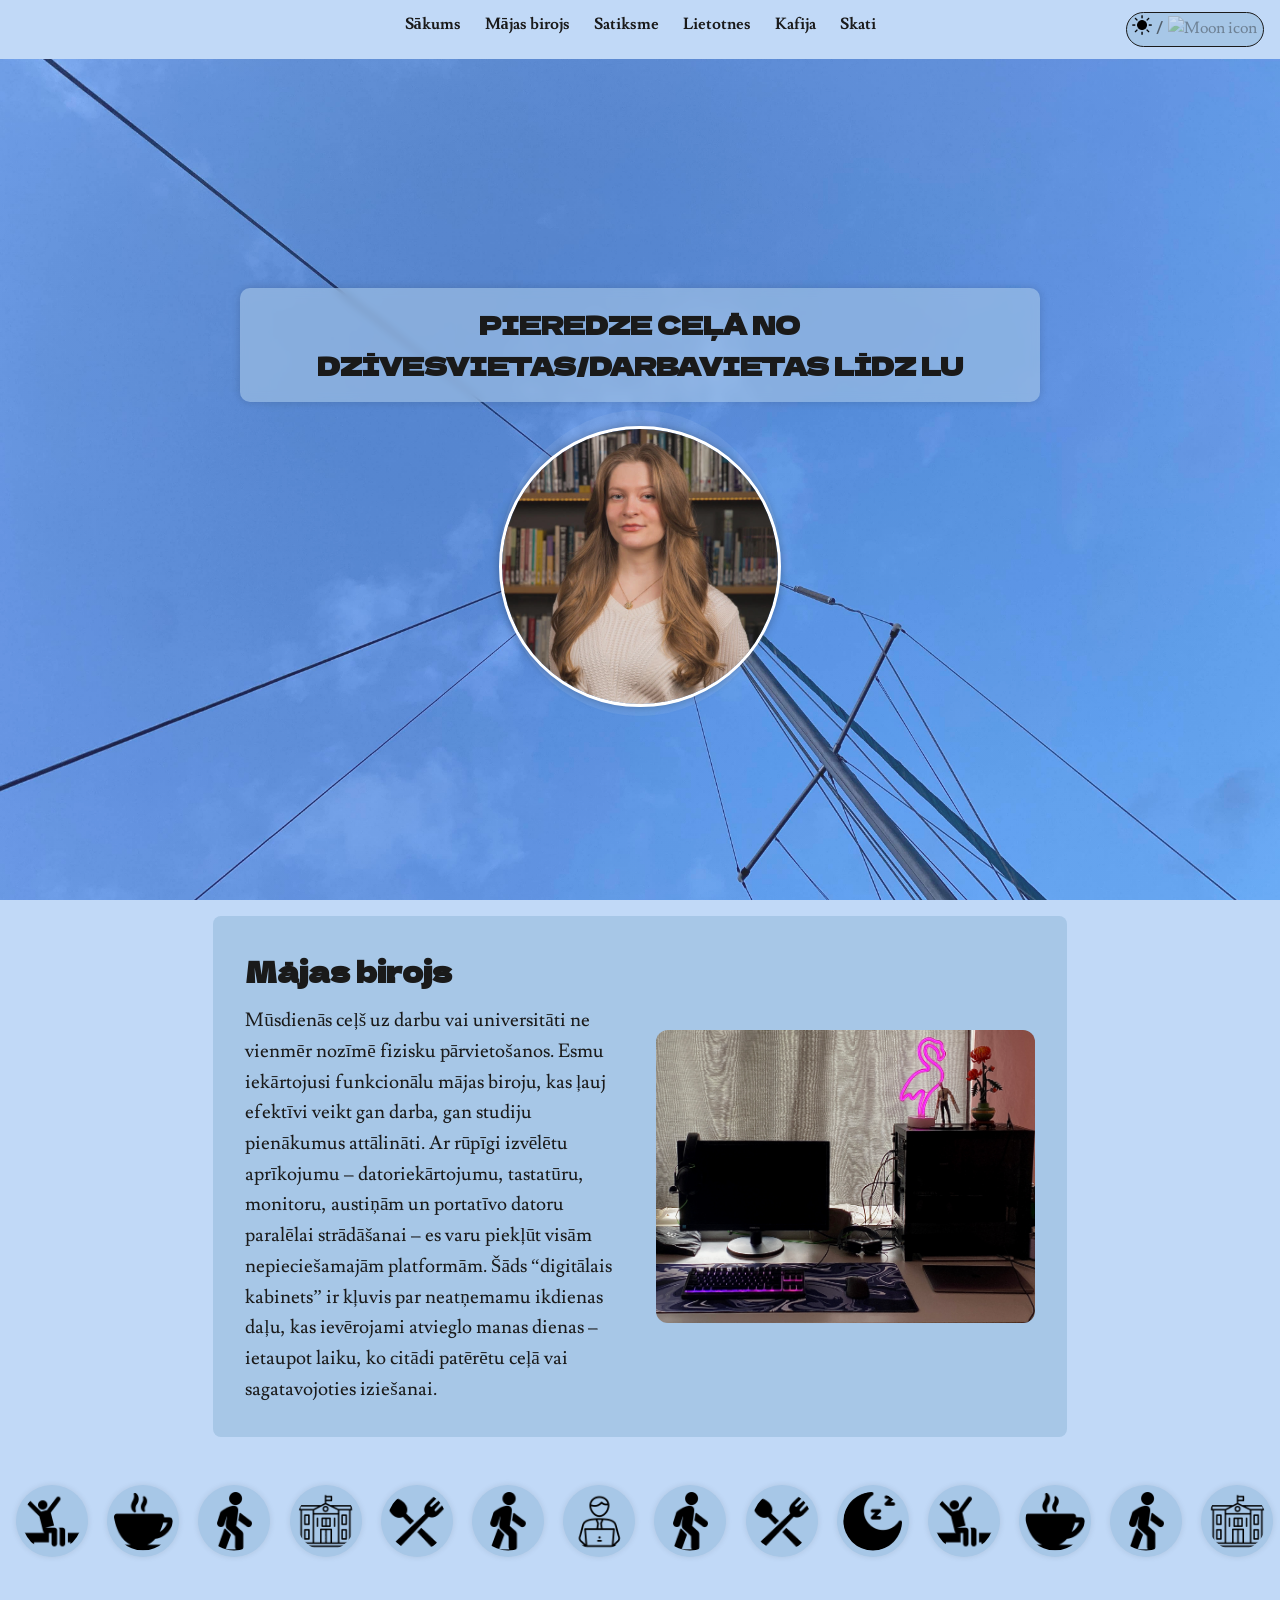
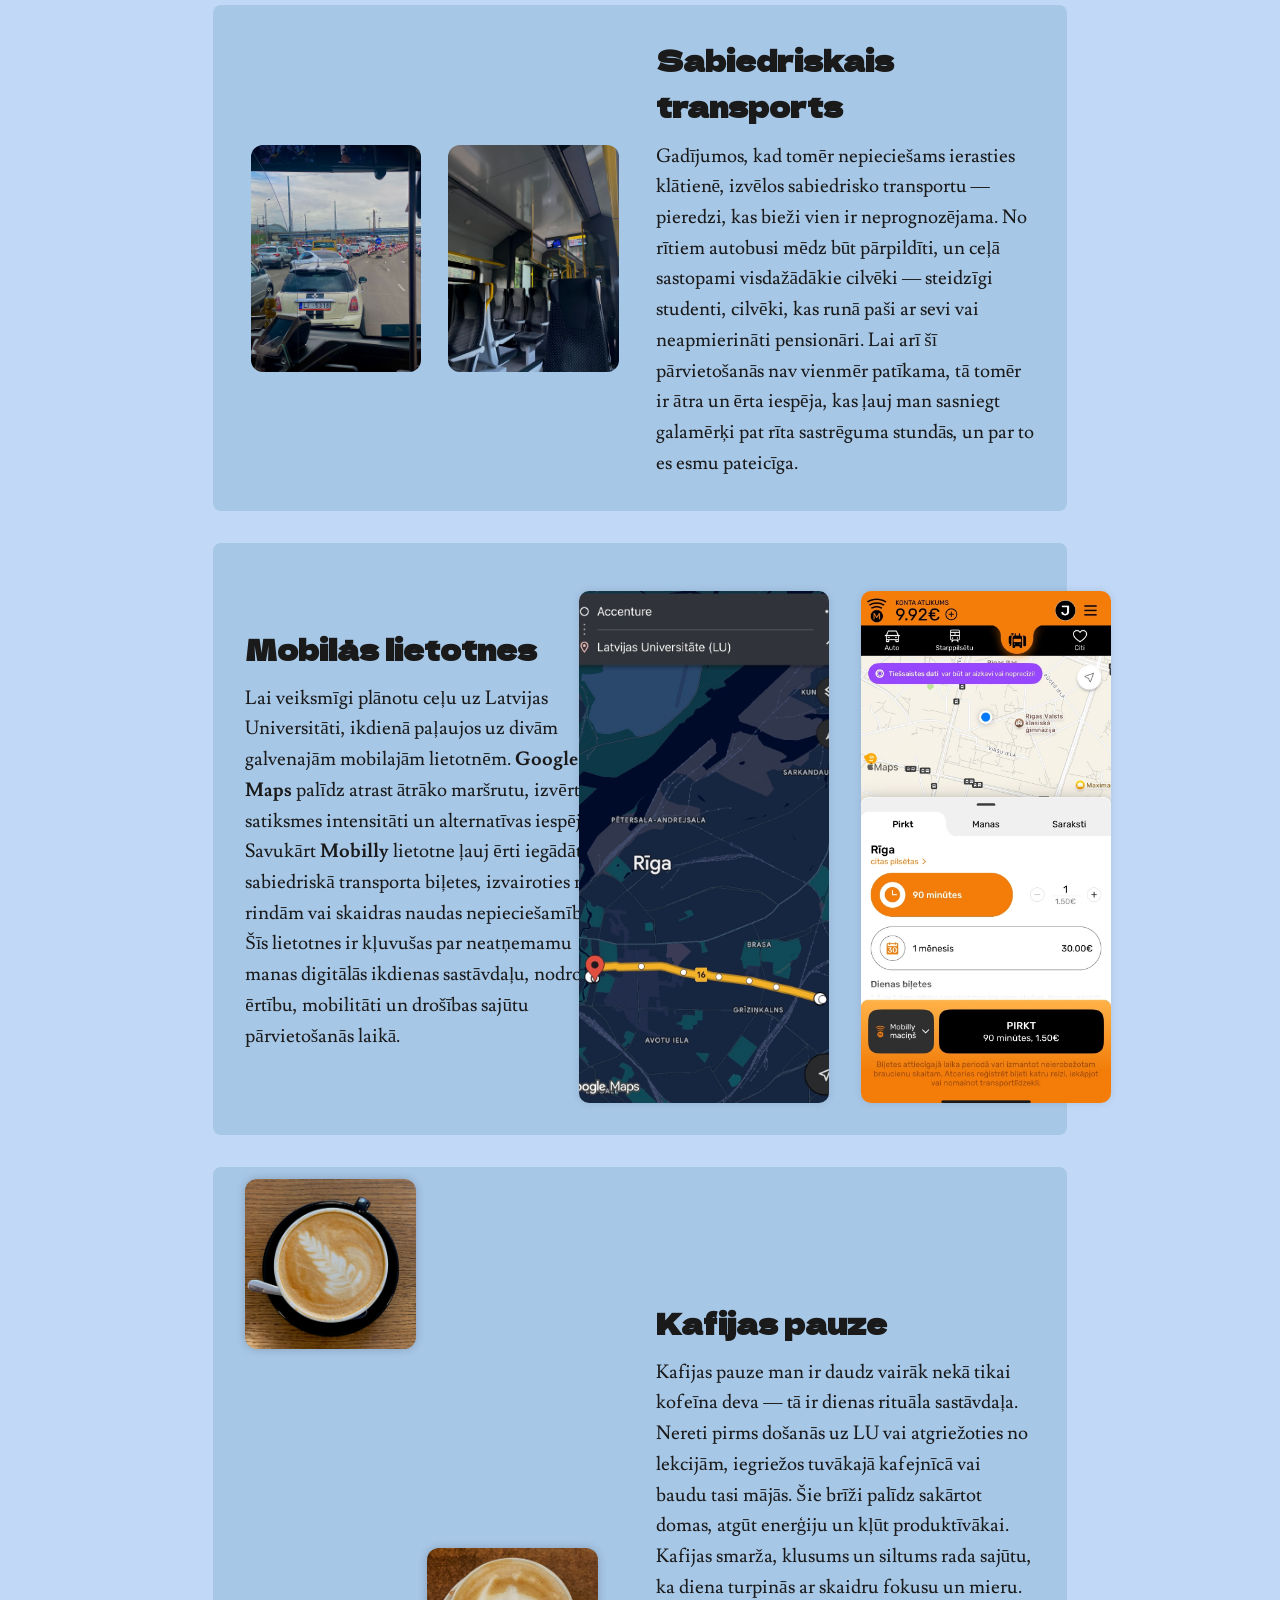
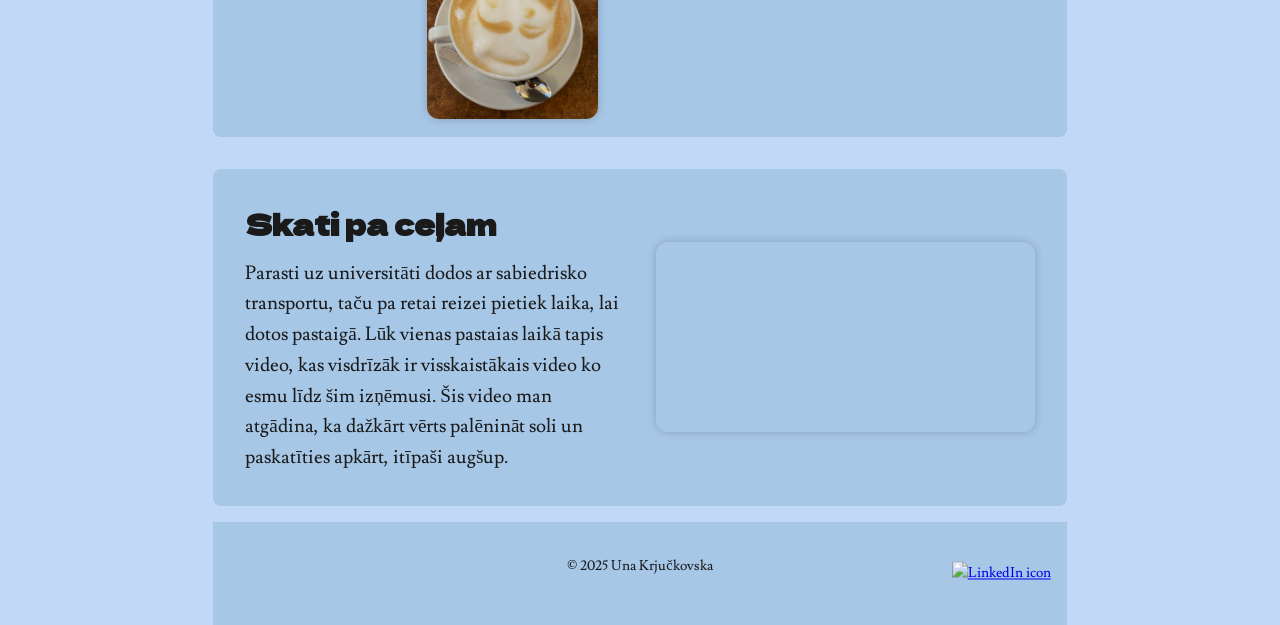
==== index.html @ 0d5bc3fd "main.html file name changed to index.html" ====
<!DOCTYPE html>
<html lang="lv" data-theme="light">
<head>
  <meta charset="UTF-8">
  <meta name="viewport" content="width=device-width, initial-scale=1.0">
  <title>Mana digitālā pieredze</title>
  <link href="https://fonts.googleapis.com/css2?family=Cormorant+Garamond&family=Dela+Gothic+One&family=Lusitana&display=swap" rel="stylesheet">
  <link rel="stylesheet" href="css/style.css">
  <script src="script.js"></script>
</head>
<body>
  <nav class="navbar">
  <div class="nav-center">
    <a href="#hero">Sākums</a>
    <a href="#section1">Mājas birojs</a>
    <a href="#section2">Satiksme</a>
    <a href="#section3">Lietotnes</a>
    <a href="#section4">Kafija</a>
    <a href="#section5">Skati</a>
  </div>
  <div class="nav-toggle">
    <div id="theme-toggle" class="theme-switch" title="Mainīt uz gaišo režīmu">
      <span class="icon sun"><img id="sun-icon" src="images/sun.png" alt="Sun icon" /></span>
      <span class="separator">/</span>
      <span class="icon moon"><img id="moon-icon" src="images/moon.png" alt="Moon icon" /></span>
    </div>
  </div>
</nav>
  <div class="container">
    <div class="hero_section" id="hero">
      <h2 >PIEREDZE CEĻĀ NO DZĪVESVIETAS/DARBAVIETAS LĪDZ LU</h2>
      <div class="author-photo-wrapper">
        <img src="images/MyPhoto.jpg" alt="Autora foto" class="author-photo" />
      </div>
    </div>

    <div class="section1" id="section1">
      <div class="text">
        <h2>Mājas birojs</h2>
        <p>
          Mūsdienās ceļš uz darbu vai universitāti ne vienmēr nozīmē fizisku pārvietošanos. 
          Esmu iekārtojusi funkcionālu mājas biroju, kas ļauj efektīvi veikt gan darba, gan studiju pienākumus attālināti. 
          Ar rūpīgi izvēlētu aprīkojumu – datoriekārtojumu, tastatūru, monitoru, austiņām un portatīvo datoru paralēlai strādāšanai – es varu piekļūt visām nepieciešamajām platformām. 
          Šāds “digitālais kabinets” ir kļuvis par neatņemamu ikdienas daļu, kas ievērojami atvieglo manas dienas – ietaupot laiku, ko citādi patērētu ceļā vai sagatavojoties iziešanai.</p>
      </div>
      <div class="image">
        <img src="images/HomeOfficeSetup.jpeg" alt="Mājas darba stacija">
      </div>
    </div>

    <div class="icon_break">
      <img src="images/wakeup.png" alt="Waking up icon" class="day-icon" />
      <img src="images/coffee.png" alt="Coffee icon" class="day-icon" />
      <img src="images/walk.png" alt="Walking icon" class="day-icon" />
      <img src="images/university.png" alt="University icon" class="day-icon" />
      <img src="images/meal.png" alt="Meal icon" class="day-icon" />
      <img src="images/walk.png" alt="Walking icon" class="day-icon" />
      <img src="images/working.png" alt="Working icon" class="day-icon" />
      <img src="images/walk.png" alt="Walking icon" class="day-icon" />
      <img src="images/meal.png" alt="Meal icon" class="day-icon" />
      <img src="images/night.png" alt="Night icon" class="day-icon" />
      <img src="images/wakeup.png" alt="Waking up icon" class="day-icon" />
      <img src="images/coffee.png" alt="Coffee icon" class="day-icon" />
      <img src="images/walk.png" alt="Walking icon" class="day-icon" />
      <img src="images/university.png" alt="University icon" class="day-icon" />
      <img src="images/meal.png" alt="Meal icon" class="day-icon" />
      <img src="images/walk.png" alt="Walking icon" class="day-icon" />
      <img src="images/working.png" alt="Working icon" class="day-icon" />
      <img src="images/walk.png" alt="Walking icon" class="day-icon" />
      <img src="images/meal.png" alt="Meal icon" class="day-icon" />
      <img src="images/night.png" alt="Night icon" class="day-icon" />
      <img src="images/wakeup.png" alt="Waking up icon" class="day-icon" />
      <img src="images/coffee.png" alt="Coffee icon" class="day-icon" />
    </div>

    <div class="section2" id="section2">
      <div class="text">
        <h2>Sabiedriskais transports</h2>
        <p>
          Gadījumos, kad tomēr nepieciešams ierasties klātienē, izvēlos sabiedrisko transportu — pieredzi, kas bieži vien ir neprognozējama. 
          No rītiem autobusi mēdz būt pārpildīti, un ceļā sastopami visdažādākie cilvēki — steidzīgi studenti, cilvēki, kas runā paši ar sevi vai
          neapmierināti pensionāri. Lai arī šī pārvietošanās nav vienmēr patīkama, 
          tā tomēr ir ātra un ērta iespēja, kas ļauj man sasniegt galamērķi pat rīta sastrēguma stundās, un par to es esmu pateicīga.
        </p>
      </div>
      <div class="image">
        <img src="images/TrafficFromBus.jpeg" alt="Skats uz satiksi no autobusa">
        <img src="images/TrainInside.jpeg" alt="Vilciena iekšiene" />
      </div>
    </div>

    <div class="section3" id="section3">
      <div class="text">
        <h2>Mobilās lietotnes</h2>
        <p>
          Lai veiksmīgi plānotu ceļu uz Latvijas Universitāti, ikdienā paļaujos uz divām galvenajām mobilajām lietotnēm. 
          <strong>Google Maps</strong> palīdz atrast ātrāko maršrutu, izvērtējot satiksmes intensitāti un alternatīvas iespējas. Savukārt 
          <strong>Mobilly</strong> lietotne ļauj ērti iegādāties sabiedriskā transporta biļetes, izvairoties no rindām vai skaidras naudas nepieciešamības. 
          Šīs lietotnes ir kļuvušas par neatņemamu manas digitālās ikdienas sastāvdaļu, nodrošinot ērtību, mobilitāti un drošības sajūtu pārvietošanās laikā.
        </p>
      </div>
      <div class="image image-pair">
        <img src="images/googlemaps.png" alt="Google Maps">
        <img src="images/mobilly.png" alt="Mobilly">
      </div>
    </div>

    <div class="section4" id="section4">
      <div class="text">
        <h2>Kafijas pauze</h2>
        <p>
          Kafijas pauze man ir daudz vairāk nekā tikai kofeīna deva — tā ir dienas rituāla sastāvdaļa. 
          Nereti pirms došanās uz LU vai atgriežoties no lekcijām, iegriežos tuvākajā kafejnīcā vai 
          baudu tasi mājās. Šie brīži palīdz sakārtot domas, atgūt enerģiju un kļūt produktīvākai. 
          Kafijas smarža, klusums un siltums rada sajūtu, ka diena turpinās ar skaidru fokusu un mieru.
        </p>
      </div>
      <div class="image-diagonal">
        <img src="images/coffee1.jpg" alt="Kafija no rīta" class="coffee1">
        <img src="images/coffee2.jpg" alt="Kafijas pauze universitātē" class="coffee2">
      </div>
    </div>

    <div class="section5" id="section5">
      <div class="text">
        <h2>Skati pa ceļam</h2>
        <p>
          Parasti uz universitāti dodos ar sabiedrisko transportu, taču pa retai reizei pietiek laika, lai dotos pastaigā. 
          Lūk vienas pastaias laikā tapis video, kas visdrīzāk ir visskaistākais video ko esmu līdz šim izņēmusi. Šis video man atgādina, ka dažkārt vērts palēnināt soli un paskatīties apkārt, itīpaši augšup.
        </p>
      </div>
      <div class="video">
        <video autoplay muted loop playsinline>
          <source src="images/birds.mp4" type="video/mp4" />
          Tava pārlūkprogramma neatbalsta video.
        </video>
      </div>
    </div>

    <div class="footnote">
      <p>&copy; 2025 Una Krjučkovska</p>
      <a href="https://www.linkedin.com/in/una-k-26883a23b/" target="_blank" class="linkedin-icon">
        <img src="images/linkedin.png" alt="LinkedIn icon" />
      </a>
    </div>
  </div>
</body>
</html>
---- css/style.css ----
/* RESET + BASE */
* {
  margin: 0;
  padding: 0;
  box-sizing: border-box;
}
html, body {
  margin: 0;
  padding: 0;
}
body {
  font-family: 'Lusitana', serif;
  background-color: var(--bg-color);
  color: var(--text-color);
  line-height: 1.6;
  font-family: 'Lusitana', serif;
  background-color: var(--bg-color);
  color: var(--text-color);
  line-height: 1.6;
}

h1, h2, h3, h4, h5, h6 {
  font-family: 'Dela Gothic One', sans-serif;
}

.cormorant {
  font-family: 'Cormorant Garamond', serif;
}

/* 🎨 THEME COLORS */
:root {
  --bg-color: #c1d9f7;         /* page background */
  --section-bg: #a7c7e7;       /* section bg */
  --text-color: #1a1a1a;
  --accent-color: #4d6597;
  --nav-bg: #c1d9f7;           /* ✅ navbar same as page background */
  --toggle-bg: #a7c7e7;        /* ✅ toggle switch slightly darker */
  --nav-text: var(--text-color);
}

[data-theme="dark"] {
  --bg-color: #000429;
  --section-bg: #052261;
  --text-color: #c1d9f7;
  --accent-color: #2a6af4;
  --nav-bg: rgba(5, 34, 97, 0.9);
  --nav-text: var(--text-color);
  --toggle-bg: #3440AD;
  filter: brightness(0.8);
}

[data-theme="dark"] img {
  filter: brightness(0.85);
}

/* LAYOUT */
.container {
  display: grid;
  grid-template-columns: repeat(12, 1fr);
  grid-template-rows: repeat(8, auto);
  gap: 0;
  grid-auto-flow: row;
  min-height: 100vh;        /* ✅ makes sure it doesn't collapse */
  overflow: hidden;         /* ✅ trims overflow if any */
}

.hero_section { grid-area: 1 / 1 / 2 / 13; }
.section1     { grid-area: 2 / 3 / 3 / 11; }
.icon_break   { grid-area: 3 / 1 / 4 / 13; }
.section2     { grid-area: 4 / 3 / 4 / 11; }
.section3     { grid-area: 5 / 3 / 6 / 11; }
.section4     { grid-area: 6 / 3 / 7 / 11; }
.section5     { grid-area: 7 / 3 / 8 / 11; }
.footnote     { grid-area: 8 / 3 / 9 / 11; }

/* HERO SECTION */
.hero_section {
  position: relative;
  background: url("../images/LU_minecraft.jpeg") center/cover no-repeat;
  display: flex;
  flex-direction: column;
  align-items: center;
  justify-content: center;
  height: 100vh;
  padding-top: 6rem;
  background: url("../images/skybackground.jpg") center/cover no-repeat;
  color: white;
  text-align: center;
}

.hero_section h2 {
  color: var(--nav-text);
  padding: 1rem 1.5rem;
  border-radius: 10px;
  max-width: 800px;
  margin: 0.5rem auto;
  font-size: clamp(1.1rem, 2vw, 1.8rem);
  box-shadow: 0 0 8px rgba(0, 0, 0, 0.15);
  backdrop-filter: blur(4px);
  background-color: rgba(167, 199, 231, 0.6); /* ✅ soft light blue from your palette */
}

.author-photo {
  width: clamp(220px, 22vw, 420px);
  height: clamp(220px, 22vw, 420px);
  border-radius: 50%;
  margin-top: 1rem;
  border: 3px solid white;
  box-shadow: 0 0 10px rgba(0,0,0,0.3);
  object-fit: cover;
}

.author-photo-wrapper {
  position: relative;
  display: inline-block;
}

.author-photo-wrapper::after {
  content: "";
  position: absolute;
  inset: 0;
  background-color: rgba(255, 255, 255, 0.08); /* or use a dark overlay in dark mode */
  border-radius: 50%;
}
.hero_section::before {
  content: "";
  position: absolute;
  inset: 0;
  background-color: rgba(193, 217, 247, 0.4); /* light blue overlay for light mode */
  z-index: 0;
}

[data-theme="dark"] .hero_section h2 {
  background-color: rgba(0, 4, 41, 0.65); /* dark mode */
}

.hero_section::before {
  content: "";
  position: absolute;
  inset: 0;
  background: linear-gradient(to bottom, rgba(255, 255, 255, 0.1), rgba(193, 217, 247, 0.15)); /* very subtle fade */
  z-index: 0;
}

[data-theme="dark"] .hero_section h2 {
  background-color: rgba(0, 4, 41, 0.65); /* dark mode override */
}

.hero_section > * {
  position: relative;
  z-index: 1;
}

/* STICKY NAV */
.navbar {
  position: fixed;
  top: 0;
  left: 0;
  width: 100%;
  z-index: 1000;
  background-color: var(--nav-bg);
  color: var(--nav-text);
  backdrop-filter: blur(6px);
  display: grid;
  grid-template-columns: repeat(12, 1fr);
  padding: 0.75rem 1rem;
}

.nav-center {
  grid-column: 3 / span 8;
  display: flex;
  justify-content: center;
  gap: 1.5rem;
  flex-wrap: nowrap;
  overflow-x: auto;
  scrollbar-width: none;
}
.nav-center::-webkit-scrollbar {
  display: none;
}
.nav-center a {
  color: var(--nav-text);
  text-decoration: none;
  font-weight: bold;
  font-size: clamp(0.75rem, 1vw + 0.2rem, 1rem);
  white-space: nowrap;
  transition: color 0.3s;
}
.nav-center a:hover {
  color: var(--accent-color);
}

.nav-toggle {
  grid-column: 11 / 13;
  display: flex;
  justify-content: flex-end;
}

/* SECTION LAYOUT */
.section1, .section2, .section3, .section4, .section5 {
  display: grid;
  grid-template-columns: 1fr 1fr;
  gap: 2rem;
  align-items: center;
  background-color: var(--section-bg);
  border-radius: 8px;
  padding: 2rem;
  margin: 1rem 0;
}
.section2, .section4 {
  direction: rtl;
}
.section2 > *, .section4 > * {
  direction: ltr;
}

.section3 .image {
  display: flex;
  justify-content: center;
  gap: 1rem;
  flex-wrap: wrap;
}

.section3 .image img {
  max-width: 250px;
  height: auto;
  border-radius: 12px;
}
.section3 .image-pair {
  display: flex;
  justify-content: center;
  gap: 1.5rem;
  flex-wrap: wrap;
  margin-top: 1rem;
}

.section3 .image-pair img {
  max-width: 250px;
  height: auto;
  border-radius: 10px;
  box-shadow: 0 0 8px rgba(0,0,0,0.1);
}
.section4 {
  position: relative;
  min-height: 570px; 
}
.section4 .image-diagonal {
  position: relative;
  width: 100%;
  height: 300px;
  margin-top: 1.5rem;
}

.section4 .image-diagonal img {
  position: absolute;
  width: 45%;
  aspect-ratio: 1 / 1;
  object-fit: cover;
  border-radius: 12px;
  box-shadow: 0 0 10px rgba(0,0,0,0.2);
}

.section4 .image-diagonal img:first-child {
  top: -45%;
  left: 0%;
}

.section4 .image-diagonal img:last-child {
  bottom: -35%;
  right: 7%;
}

.section5 {
  display: grid;
  grid-template-columns: 1fr 1fr;
  gap: 2rem;
  align-items: center;
  background-color: var(--section-bg);
  border-radius: 8px;
  padding: 2rem;
  margin: 1rem 0;
  color: var(--text-color);
}

.section5 > * {
  position: relative;
  z-index: 1;
}

.section5 .video video {
  max-width: 100%;
  width: 100%;
  max-width: 400px;
  height: auto;
  border-radius: 12px;
  box-shadow: 0 0 8px rgba(0, 0, 0, 0.2);
}
.section5 .video {
  display: flex;
  justify-content: flex-end;
}

.section1 .text, .section2 .text, .section3 .text,
.section4 .text, .section5 .text {
  font-size: clamp(0.95rem, 1.5vw + 0.5rem, 1.2rem);
  line-height: 1.6;
}
.section1 .image img,
.section2 .image img,
.section3 .image img,
.section4 .image img,
.section5 .image img {
  width: 100%;
  max-width: 400px;
  height: auto;
  border-radius: 12px;
  display: block;
  margin: 0 auto;
}

.section2 .image {
  display: flex;
  gap: 1rem;
  justify-content: center;
  flex-wrap: wrap; /* ensures responsiveness on smaller screens */
}

.section2 .image img {
  max-width: 45%;
  height: auto;
  border-radius: 12px;
  object-fit: cover;
}
.section1 h2 + p,
.section2 h2 + p,
.section3 h2 + p,
.section4 h2 + p,
.section5 h2 + p {
  margin-top: 0.75rem;
}
/* FOOTER + ICON BREAK */
.icon_break {
  display: flex;
  flex-wrap: nowrap;         /* ✅ force single row */
  overflow-x: auto;          /* ✅ scroll on small screens */
  gap: 1.2rem;
  padding: 2rem 1rem;
  justify-content: flex-start;
  scrollbar-width: none;
}
.icon_break::-webkit-scrollbar {
  display: none;             /* ✅ hide scrollbar */
}
.day-icon {
  flex: 0 0 auto;            /* ✅ prevent wrapping, shrink if needed */
  width: clamp(40px, 6vw, 72px);
  height: clamp(40px, 6vw, 72px);
  border-radius: 50%;
  background-color: var(--section-bg);
  padding: 0.4rem;
  box-shadow: 0 0 6px rgba(0,0,0,0.1);
  transition: transform 0.3s ease;
}

.day-icon:hover {
  transform: scale(1.1);
}
[data-theme="dark"] .day-icon {
  background-color: rgba(255, 255, 255, 0.3);
}
.footnote {
  position: relative;
  text-align: center;
  padding: 2rem 1rem 3rem 1rem; /* ✅ added bottom padding */
  font-size: clamp(0.9rem, 1vw, 1.1rem);
  background-color: var(--section-bg);
  margin-bottom: 0;
}
.footnote .linkedin-icon {
  position: absolute;
  right: 1rem;
  top: 50%;
  transform: translateY(-50%);
}
.linkedin-icon img {
  width: 24px;
  height: 24px;
  transition: transform 0.3s ease;
}
.linkedin-icon img:hover {
  transform: scale(1.2);
}
.footnote p {
  font-size: clamp(0.9rem, 1vw, 1.1rem);
}

/* THEME TOGGLE */
.theme-switch {
  background: var(--toggle-bg);
  border: 1px solid var(--nav-text);
  display: flex;
  justify-content: center;
  align-items: center;
  gap: 0.3rem;
  padding: 0.2rem 0.4rem;
  border-radius: 999px;
  cursor: pointer;
  transition: background 0.3s;
  width: fit-content;
}
.theme-switch .icon img {
  width: clamp(0.8rem, 1vw + 0.3rem, 1.2rem);
  height: clamp(0.8rem, 1vw + 0.3rem, 1.2rem);
  opacity: 0.4;
  transition: opacity 0.3s, transform 0.3s;
}
.theme-switch .icon.active img {
  opacity: 1;
  transform: scale(1.1);
}
.theme-switch .separator {
  font-size: clamp(0.8rem, 1vw + 0.2rem, 1rem);
  color: var(--nav-text);
  opacity: 0.6;
  font-weight: bold;
}
/* DESKTOP DEFAULT for section3 image pair */
.section3 .image.image-pair {
  display: flex;
  justify-content: center;
  gap: 2rem;
  flex-wrap: nowrap;
}

.section3 .image.image-pair img {
  max-width: 250px;
  height: auto;
  border-radius: 10px;
  object-fit: cover;
}
/* ✅ RESPONSIVE CLEANUP */
body {
  overflow-x: hidden;
}

@media (max-width: 768px) {
  .container {
    display: flex;
    flex-direction: column;
  }

  .section1, .section2, .section3, .section4, .section5 {
    grid-template-columns: 1fr;
    text-align: center;
  }

  .section2, .section4 {
    direction: ltr;
  }

  .section1 .text, .section2 .text, .section3 .text,
  .section4 .text, .section5 .text {
    font-size: clamp(1rem, 3vw, 1.1rem);
  }

  .section3 .image.image-pair {
    display: flex !important;
    flex-direction: row !important;
    justify-content: center !important;
    flex-wrap: wrap !important;
    gap: 1rem !important;
  }

  .section3 .image.image-pair img {
    flex: 0 1 40% !important;
    max-width: 120px !important;
    height: auto !important;
    border-radius: 10px;
    object-fit: cover;
  }

  .section4 .image-diagonal {
    height: auto;
    margin-top: 1rem;
  }

  .section4 .image-diagonal img {
    width: 35%;
    aspect-ratio: 1 / 1;
    position: static;
    display: inline-block;
    margin: 0 0.5rem;
  }

  .section5 {
    grid-template-columns: 1fr;
    text-align: center;
  }

  .section5 .video {
    display: flex;
    justify-content: center;
  }

  .section5 .video video {
    max-width: 240px;
    width: 90%;
  }
}

@media (max-width: 480px) {
  .theme-switch {
    gap: 0.2rem;
    padding: 0.15rem 0.3rem;
  }
}
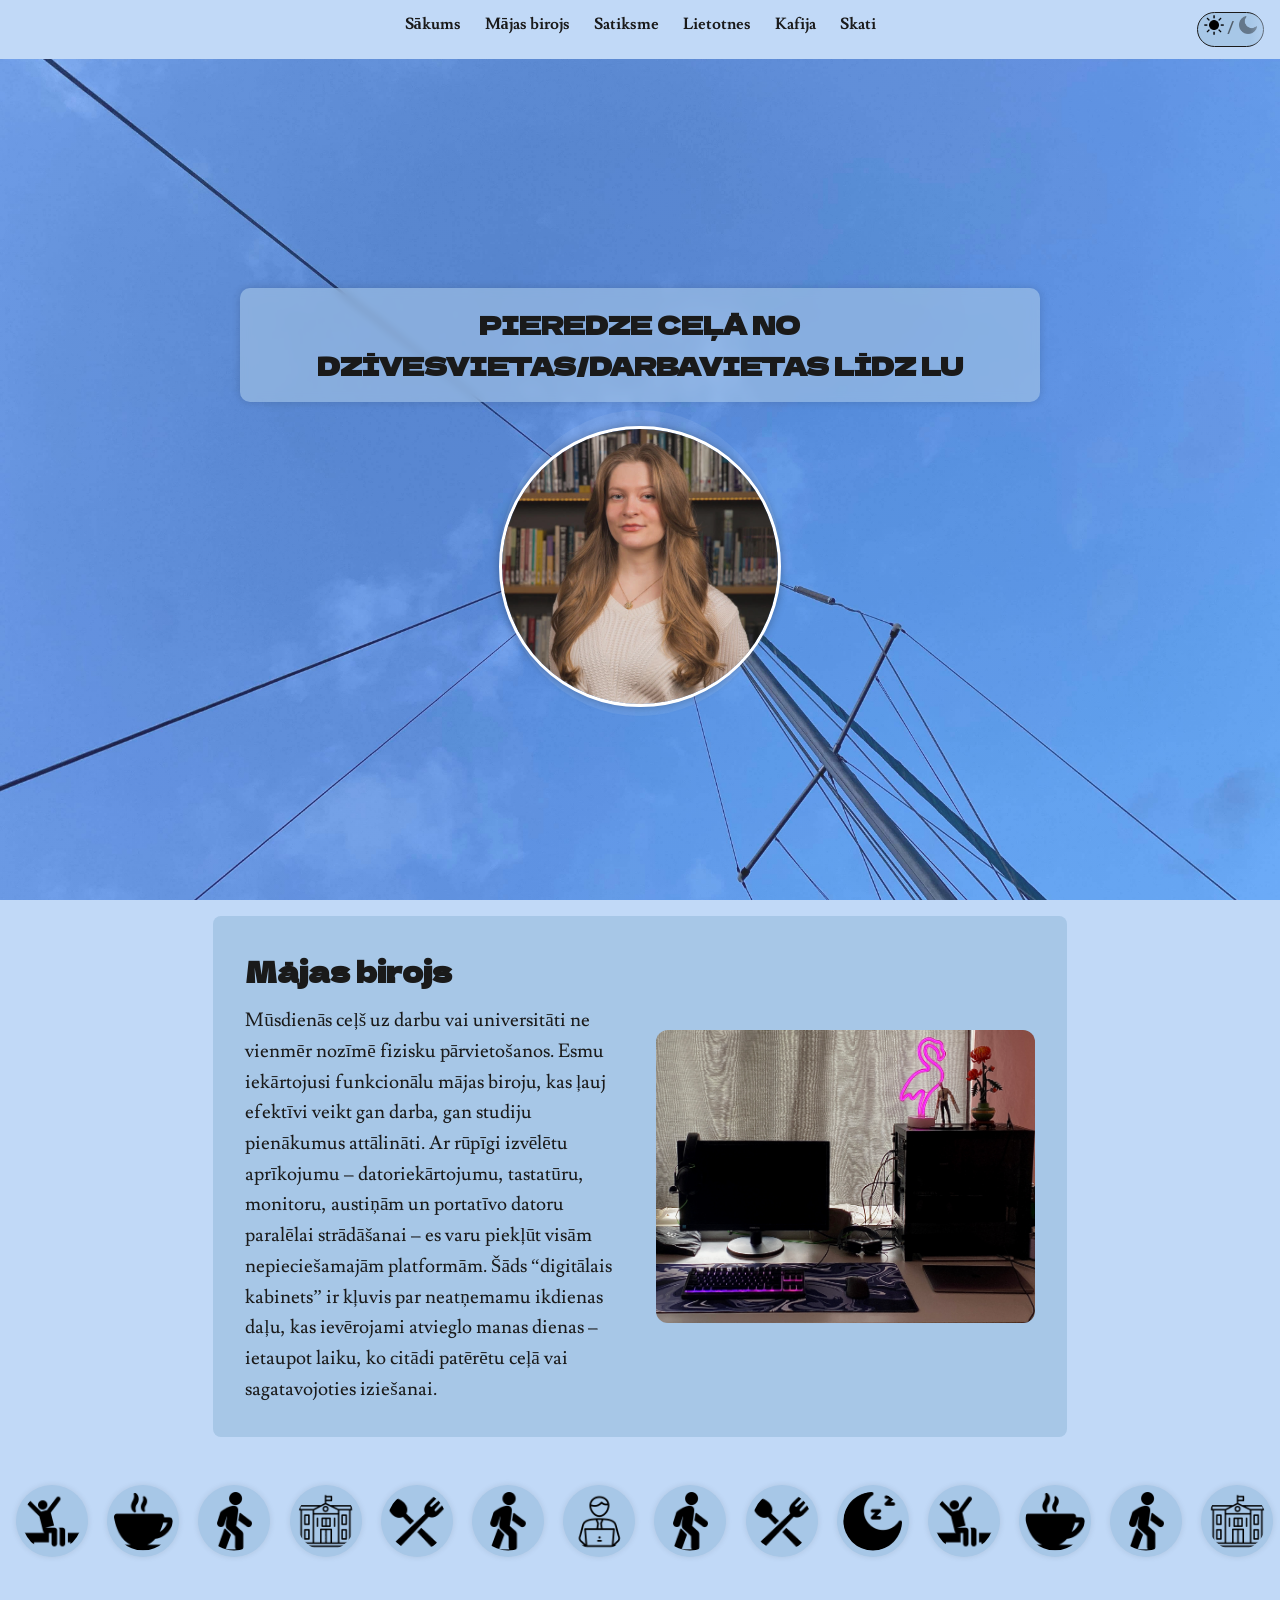
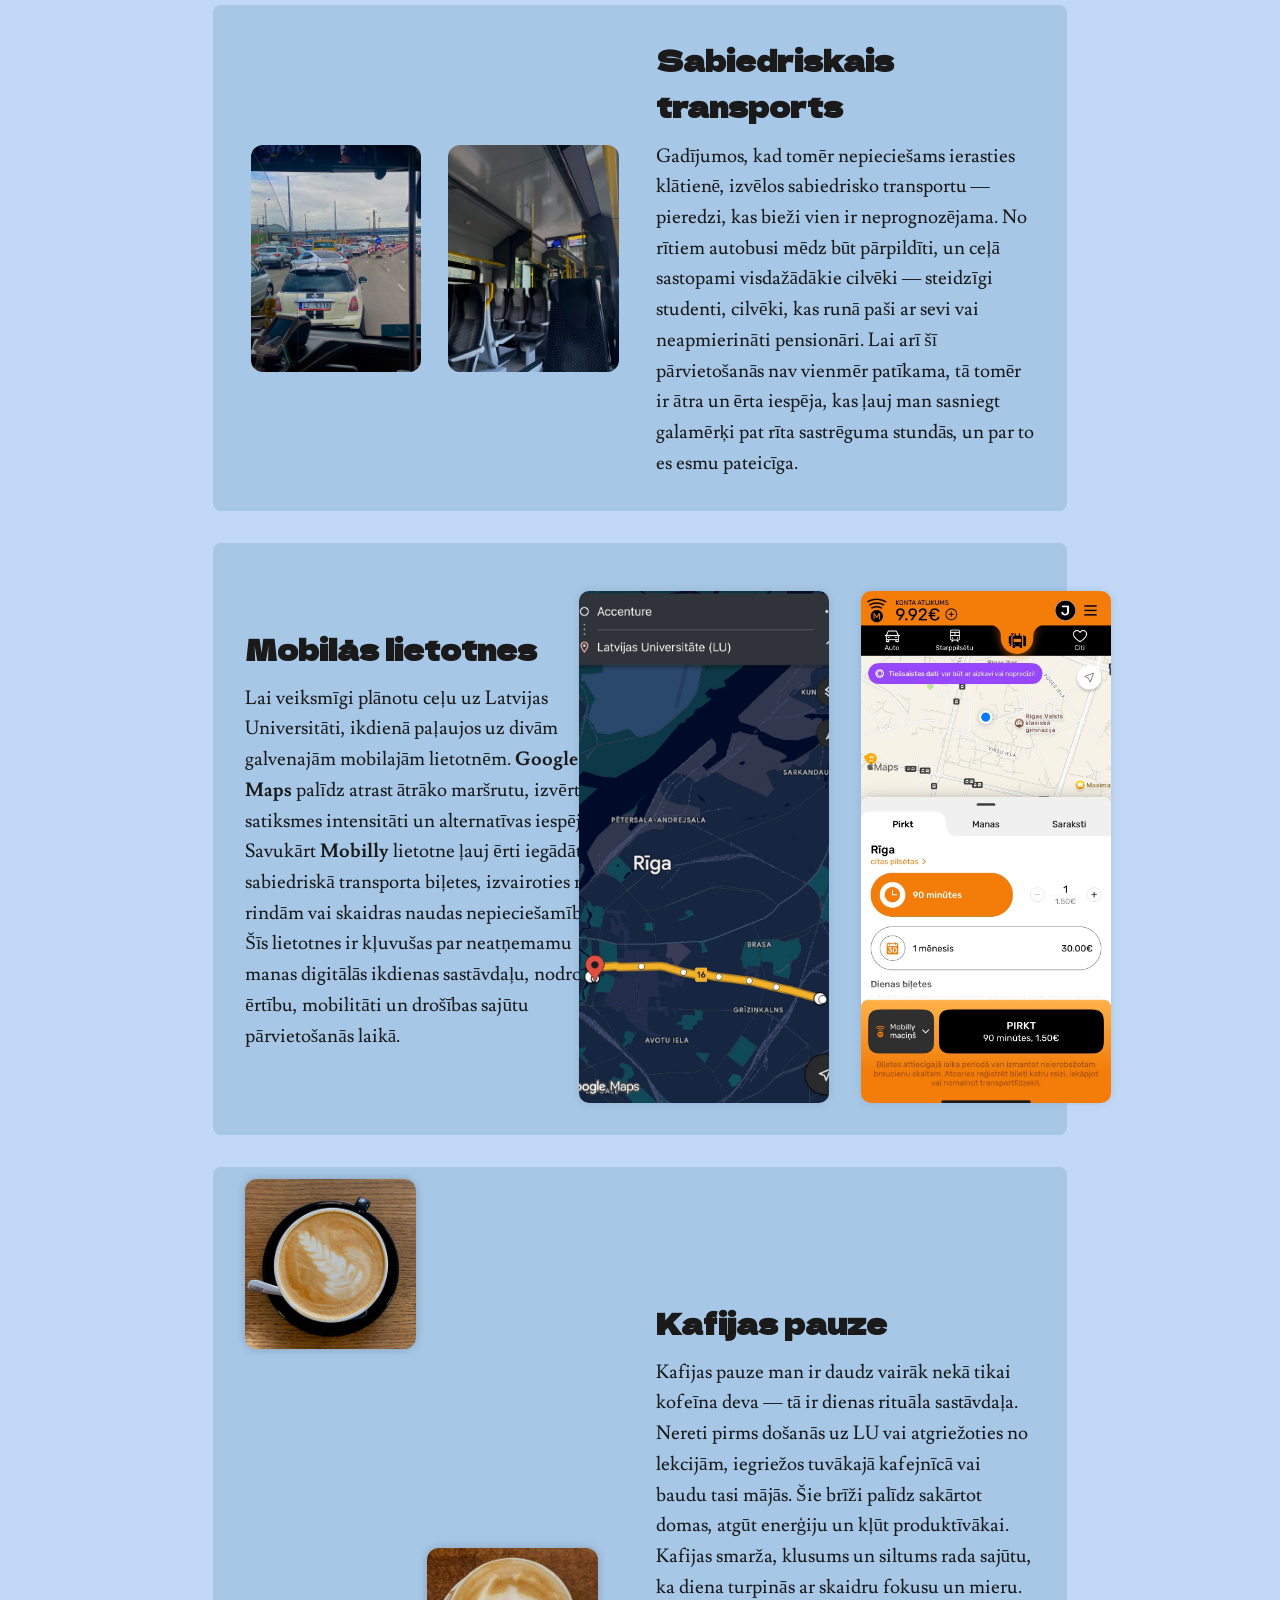
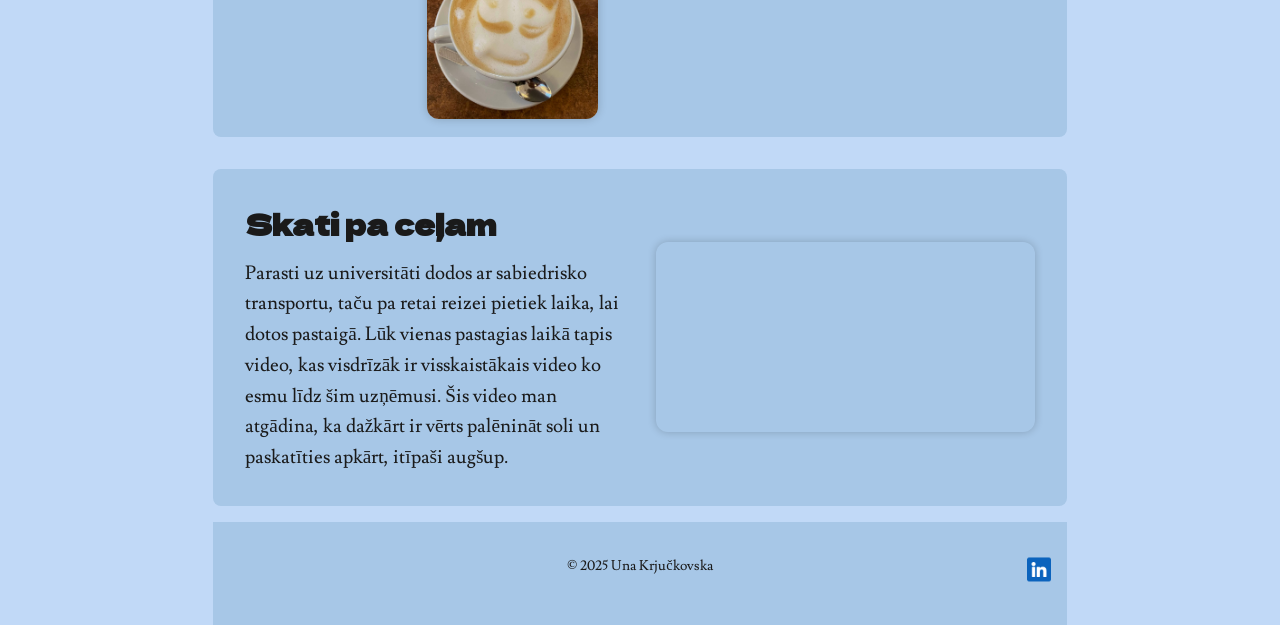
==== commit adcb4a7d: "Optimization of files and spelling mistakes" ====
--- a/index.html
+++ b/index.html
@@ -5,7 +5,7 @@
   <meta name="viewport" content="width=device-width, initial-scale=1.0">
   <title>Mana digitālā pieredze</title>
   <link href="https://fonts.googleapis.com/css2?family=Cormorant+Garamond&family=Dela+Gothic+One&family=Lusitana&display=swap" rel="stylesheet">
-  <link rel="stylesheet" href="css/style.css">
+  <link rel="stylesheet" href="style.css">
   <script src="script.js"></script>
 </head>
 <body>
@@ -126,7 +126,8 @@
         <h2>Skati pa ceļam</h2>
         <p>
           Parasti uz universitāti dodos ar sabiedrisko transportu, taču pa retai reizei pietiek laika, lai dotos pastaigā. 
-          Lūk vienas pastaias laikā tapis video, kas visdrīzāk ir visskaistākais video ko esmu līdz šim izņēmusi. Šis video man atgādina, ka dažkārt vērts palēnināt soli un paskatīties apkārt, itīpaši augšup.
+          Lūk vienas pastagias laikā tapis video, kas visdrīzāk ir visskaistākais video ko esmu līdz šim uzņēmusi. 
+          Šis video man atgādina, ka dažkārt ir vērts palēnināt soli un paskatīties apkārt, itīpaši augšup.
         </p>
       </div>
       <div class="video">
--- a/style.css
+++ b/style.css
@@ -0,0 +1,551 @@
+/* RESET + BASE */
+* {
+  margin: 0;
+  padding: 0;
+  box-sizing: border-box;
+}
+html, body {
+  margin: 0;
+  padding: 0;
+}
+body {
+  font-family: 'Lusitana', serif;
+  background-color: var(--bg-color);
+  color: var(--text-color);
+  line-height: 1.6;
+  font-family: 'Lusitana', serif;
+  background-color: var(--bg-color);
+  color: var(--text-color);
+  line-height: 1.6;
+}
+
+h1, h2, h3, h4, h5, h6 {
+  font-family: 'Dela Gothic One', sans-serif;
+}
+
+.cormorant {
+  font-family: 'Cormorant Garamond', serif;
+}
+
+/* 🎨 THEME COLORS */
+:root {
+  --bg-color: #c1d9f7; 
+  --section-bg: #a7c7e7;  
+  --text-color: #1a1a1a;
+  --accent-color: #4d6597;
+  --nav-bg: #c1d9f7;   
+  --toggle-bg: #a7c7e7;   
+  --nav-text: var(--text-color);
+}
+
+[data-theme="dark"] {
+  --bg-color: #000429;
+  --section-bg: #052261;
+  --text-color: #c1d9f7;
+  --accent-color: #2a6af4;
+  --nav-bg: rgba(5, 34, 97, 0.9);
+  --nav-text: var(--text-color);
+  --toggle-bg: #3440AD;
+  filter: brightness(0.8);
+}
+
+[data-theme="dark"] img {
+  filter: brightness(0.85);
+}
+
+/* LAYOUT */
+.container {
+  display: grid;
+  grid-template-columns: repeat(12, 1fr);
+  grid-template-rows: repeat(8, auto);
+  gap: 0;
+  grid-auto-flow: row;
+  min-height: 100vh;      
+  overflow: hidden;       
+}
+
+.hero_section { grid-area: 1 / 1 / 2 / 13; }
+.section1     { grid-area: 2 / 3 / 3 / 11; }
+.icon_break   { grid-area: 3 / 1 / 4 / 13; }
+.section2     { grid-area: 4 / 3 / 4 / 11; }
+.section3     { grid-area: 5 / 3 / 6 / 11; }
+.section4     { grid-area: 6 / 3 / 7 / 11; }
+.section5     { grid-area: 7 / 3 / 8 / 11; }
+.footnote     { grid-area: 8 / 3 / 9 / 11; }
+
+/* HERO SECTION */
+.hero_section {
+  position: relative;
+  background: url("../images/LU_minecraft.jpeg") center/cover no-repeat;
+  display: flex;
+  flex-direction: column;
+  align-items: center;
+  justify-content: center;
+  height: 100vh;
+  padding-top: 6rem;
+  background: url("images/skybackground.jpg") center/cover no-repeat;
+  color: white;
+  text-align: center;
+}
+
+.hero_section h2 {
+  color: var(--nav-text);
+  padding: 1rem 1.5rem;
+  border-radius: 10px;
+  max-width: 800px;
+  margin: 0.5rem auto;
+  font-size: clamp(1.1rem, 2vw, 1.8rem);
+  box-shadow: 0 0 8px rgba(0, 0, 0, 0.15);
+  backdrop-filter: blur(4px);
+  background-color: rgba(167, 199, 231, 0.6); 
+}
+
+.author-photo {
+  width: clamp(220px, 22vw, 420px);
+  height: clamp(220px, 22vw, 420px);
+  border-radius: 50%;
+  margin-top: 1rem;
+  border: 3px solid white;
+  box-shadow: 0 0 10px rgba(0,0,0,0.3);
+  object-fit: cover;
+}
+
+.author-photo-wrapper {
+  position: relative;
+  display: inline-block;
+}
+
+.author-photo-wrapper::after {
+  content: "";
+  position: absolute;
+  inset: 0;
+  background-color: rgba(255, 255, 255, 0.08); 
+  border-radius: 50%;
+}
+.hero_section::before {
+  content: "";
+  position: absolute;
+  inset: 0;
+  background-color: rgba(193, 217, 247, 0.4); 
+  z-index: 0;
+}
+
+[data-theme="dark"] .hero_section h2 {
+  background-color: rgba(0, 4, 41, 0.65); 
+}
+
+.hero_section::before {
+  content: "";
+  position: absolute;
+  inset: 0;
+  background: linear-gradient(to bottom, rgba(255, 255, 255, 0.1), rgba(193, 217, 247, 0.15));
+  z-index: 0;
+}
+
+[data-theme="dark"] .hero_section h2 {
+  background-color: rgba(0, 4, 41, 0.65);
+}
+
+.hero_section > * {
+  position: relative;
+  z-index: 1;
+}
+
+/* STICKY NAV */
+.navbar {
+  position: fixed;
+  top: 0;
+  left: 0;
+  width: 100%;
+  z-index: 1000;
+  background-color: var(--nav-bg);
+  color: var(--nav-text);
+  backdrop-filter: blur(6px);
+  display: grid;
+  grid-template-columns: repeat(12, 1fr);
+  padding: 0.75rem 1rem;
+}
+
+.nav-center {
+  grid-column: 3 / span 8;
+  display: flex;
+  justify-content: center;
+  gap: 1.5rem;
+  flex-wrap: nowrap;
+  overflow-x: auto;
+  scrollbar-width: thin;
+  scrollbar-color: var(--accent-color) transparent;
+  padding: 0 0.5rem;
+  scroll-padding-left: 1rem;
+}
+.nav-center::-webkit-scrollbar {
+  height: 6px; 
+}
+.nav-center::-webkit-scrollbar-thumb {
+  background-color: var(--accent-color);
+  border-radius: 10px;
+}
+.nav-center::-webkit-scrollbar-track {
+  background: transparent;
+}
+.nav-center a {
+  color: var(--nav-text);
+  text-decoration: none;
+  font-weight: bold;
+  font-size: clamp(0.75rem, 1vw + 0.2rem, 1rem);
+  white-space: nowrap;
+  transition: color 0.3s;
+}
+.nav-center a:hover {
+  color: var(--accent-color);
+}
+
+.nav-toggle {
+  grid-column: 11 / 13;
+  display: flex;
+  justify-content: flex-end;
+}
+.navbar::after {
+  content: "";
+  position: absolute;
+  top: 0;
+  right: 0;
+  width: 30px;
+  height: 100%;
+  background: linear-gradient(to left, var(--nav-bg), transparent);
+  pointer-events: none;
+  z-index: 10;
+}
+/* SECTION LAYOUT */
+.section1, .section2, .section3, .section4, .section5 {
+  display: grid;
+  grid-template-columns: 1fr 1fr;
+  gap: 2rem;
+  align-items: center;
+  background-color: var(--section-bg);
+  border-radius: 8px;
+  padding: 2rem;
+  margin: 1rem 0;
+}
+.section2, .section4 {
+  direction: rtl;
+}
+.section2 > *, .section4 > * {
+  direction: ltr;
+}
+
+.section3 .image {
+  display: flex;
+  justify-content: center;
+  gap: 1rem;
+  flex-wrap: wrap;
+}
+
+.section3 .image img {
+  max-width: 250px;
+  height: auto;
+  border-radius: 12px;
+}
+.section3 .image-pair {
+  display: flex;
+  justify-content: center;
+  gap: 1.5rem;
+  flex-wrap: wrap;
+  margin-top: 1rem;
+}
+
+.section3 .image-pair img {
+  max-width: 250px;
+  height: auto;
+  border-radius: 10px;
+  box-shadow: 0 0 8px rgba(0,0,0,0.1);
+}
+.section4 {
+  position: relative;
+  min-height: 570px; 
+}
+.section4 .image-diagonal {
+  position: relative;
+  width: 100%;
+  height: 300px;
+  margin-top: 1.5rem;
+}
+
+.section4 .image-diagonal img {
+  position: absolute;
+  width: 45%;
+  aspect-ratio: 1 / 1;
+  object-fit: cover;
+  border-radius: 12px;
+  box-shadow: 0 0 10px rgba(0,0,0,0.2);
+}
+
+.section4 .image-diagonal img:first-child {
+  top: -45%;
+  left: 0%;
+}
+
+.section4 .image-diagonal img:last-child {
+  bottom: -35%;
+  right: 7%;
+}
+
+.section5 {
+  display: grid;
+  grid-template-columns: 1fr 1fr;
+  gap: 2rem;
+  align-items: center;
+  background-color: var(--section-bg);
+  border-radius: 8px;
+  padding: 2rem;
+  margin: 1rem 0;
+  color: var(--text-color);
+}
+
+.section5 > * {
+  position: relative;
+  z-index: 1;
+}
+
+.section5 .video video {
+  max-width: 100%;
+  width: 100%;
+  max-width: 400px;
+  height: auto;
+  border-radius: 12px;
+  box-shadow: 0 0 8px rgba(0, 0, 0, 0.2);
+}
+.section5 .video {
+  display: flex;
+  justify-content: flex-end;
+}
+
+.section1 .text, .section2 .text, .section3 .text,
+.section4 .text, .section5 .text {
+  font-size: clamp(0.95rem, 1.5vw + 0.5rem, 1.2rem);
+  line-height: 1.6;
+}
+.section1 .image img,
+.section2 .image img,
+.section3 .image img,
+.section4 .image img,
+.section5 .image img {
+  width: 100%;
+  max-width: 400px;
+  height: auto;
+  border-radius: 12px;
+  display: block;
+  margin: 0 auto;
+}
+
+.section2 .image {
+  display: flex;
+  gap: 1rem;
+  justify-content: center;
+  flex-wrap: wrap; 
+}
+
+.section2 .image img {
+  max-width: 45%;
+  height: auto;
+  border-radius: 12px;
+  object-fit: cover;
+}
+.section1 h2 + p,
+.section2 h2 + p,
+.section3 h2 + p,
+.section4 h2 + p,
+.section5 h2 + p {
+  margin-top: 0.75rem;
+}
+/* FOOTER + ICON BREAK */
+.icon_break {
+  display: flex;
+  flex-wrap: nowrap;
+  overflow-x: auto;
+  gap: 1.2rem;
+  padding: 2rem 1rem;
+  justify-content: flex-start;
+  scrollbar-width: none;
+}
+.icon_break::-webkit-scrollbar {
+  display: none;
+}
+.day-icon {
+  flex: 0 0 auto; 
+  width: clamp(40px, 6vw, 72px);
+  height: clamp(40px, 6vw, 72px);
+  border-radius: 50%;
+  background-color: var(--section-bg);
+  padding: 0.4rem;
+  box-shadow: 0 0 6px rgba(0,0,0,0.1);
+  transition: transform 0.3s ease;
+}
+
+.day-icon:hover {
+  transform: scale(1.1);
+}
+[data-theme="dark"] .day-icon {
+  background-color: rgba(255, 255, 255, 0.3);
+}
+.footnote {
+  position: relative;
+  text-align: center;
+  padding: 2rem 1rem 3rem 1rem;
+  font-size: clamp(0.9rem, 1vw, 1.1rem);
+  background-color: var(--section-bg);
+  margin-bottom: 0;
+}
+.footnote .linkedin-icon {
+  position: absolute;
+  right: 1rem;
+  top: 50%;
+  transform: translateY(-50%);
+}
+.linkedin-icon img {
+  width: 24px;
+  height: 24px;
+  transition: transform 0.3s ease;
+}
+.linkedin-icon img:hover {
+  transform: scale(1.2);
+}
+.footnote p {
+  font-size: clamp(0.9rem, 1vw, 1.1rem);
+}
+
+/* THEME TOGGLE */
+.theme-switch {
+  background: var(--toggle-bg);
+  border: 1px solid var(--nav-text);
+  display: flex;
+  justify-content: center;
+  align-items: center;
+  gap: 0.3rem;
+  padding: 0.2rem 0.4rem;
+  border-radius: 999px;
+  cursor: pointer;
+  transition: background 0.3s;
+  width: fit-content;
+}
+.theme-switch .icon img {
+  width: clamp(0.8rem, 1vw + 0.3rem, 1.2rem);
+  height: clamp(0.8rem, 1vw + 0.3rem, 1.2rem);
+  opacity: 0.4;
+  transition: opacity 0.3s, transform 0.3s;
+}
+.theme-switch .icon.active img {
+  opacity: 1;
+  transform: scale(1.1);
+}
+.theme-switch .separator {
+  font-size: clamp(0.8rem, 1vw + 0.2rem, 1rem);
+  color: var(--nav-text);
+  opacity: 0.6;
+  font-weight: bold;
+}
+/* DESKTOP DEFAULT for section3 image pair */
+.section3 .image.image-pair {
+  display: flex;
+  justify-content: center;
+  gap: 2rem;
+  flex-wrap: nowrap;
+}
+
+.section3 .image.image-pair img {
+  max-width: 250px;
+  height: auto;
+  border-radius: 10px;
+  object-fit: cover;
+}
+/*RESPONSIVE*/
+body {
+  overflow-x: hidden;
+}
+
+@media (max-width: 768px) {
+  .container {
+    display: flex;
+    flex-direction: column;
+  }
+
+  .section1, .section2, .section3, .section4, .section5 {
+    grid-template-columns: 1fr;
+    text-align: center;
+  }
+
+  .section2, .section4 {
+    direction: ltr;
+  }
+
+  .section1 .text, .section2 .text, .section3 .text,
+  .section4 .text, .section5 .text {
+    font-size: clamp(1rem, 3vw, 1.1rem);
+  }
+
+  .section3 .image.image-pair {
+    display: flex !important;
+    flex-direction: row !important;
+    justify-content: center !important;
+    flex-wrap: wrap !important;
+    gap: 1rem !important;
+  }
+
+  .section3 .image.image-pair img {
+    flex: 0 1 40% !important;
+    max-width: 120px !important;
+    height: auto !important;
+    border-radius: 10px;
+    object-fit: cover;
+  }
+
+  .section4 .image-diagonal {
+    height: auto;
+    margin-top: 1rem;
+  }
+
+  .section4 .image-diagonal img {
+    width: 35%;
+    aspect-ratio: 1 / 1;
+    position: static;
+    display: inline-block;
+    margin: 0 0.5rem;
+  }
+
+  .section5 {
+    grid-template-columns: 1fr;
+    text-align: center;
+  }
+
+  .section5 .video {
+    display: flex;
+    justify-content: center;
+  }
+
+  .section5 .video video {
+    max-width: 240px;
+    width: 90%;
+  }
+
+  .nav-center::-webkit-scrollbar {
+    height: 6px;
+    display: block;
+  }
+
+  .nav-center {
+    scrollbar-width: auto;
+  }
+}
+
+@media (max-width: 480px) {
+  .theme-switch {
+    gap: 0.2rem;
+    padding: 0.15rem 0.3rem;
+  }
+}
+@media (min-width: 769px) {
+  .nav-center {
+    margin: 0 auto;
+    justify-content: center;
+  }
+}
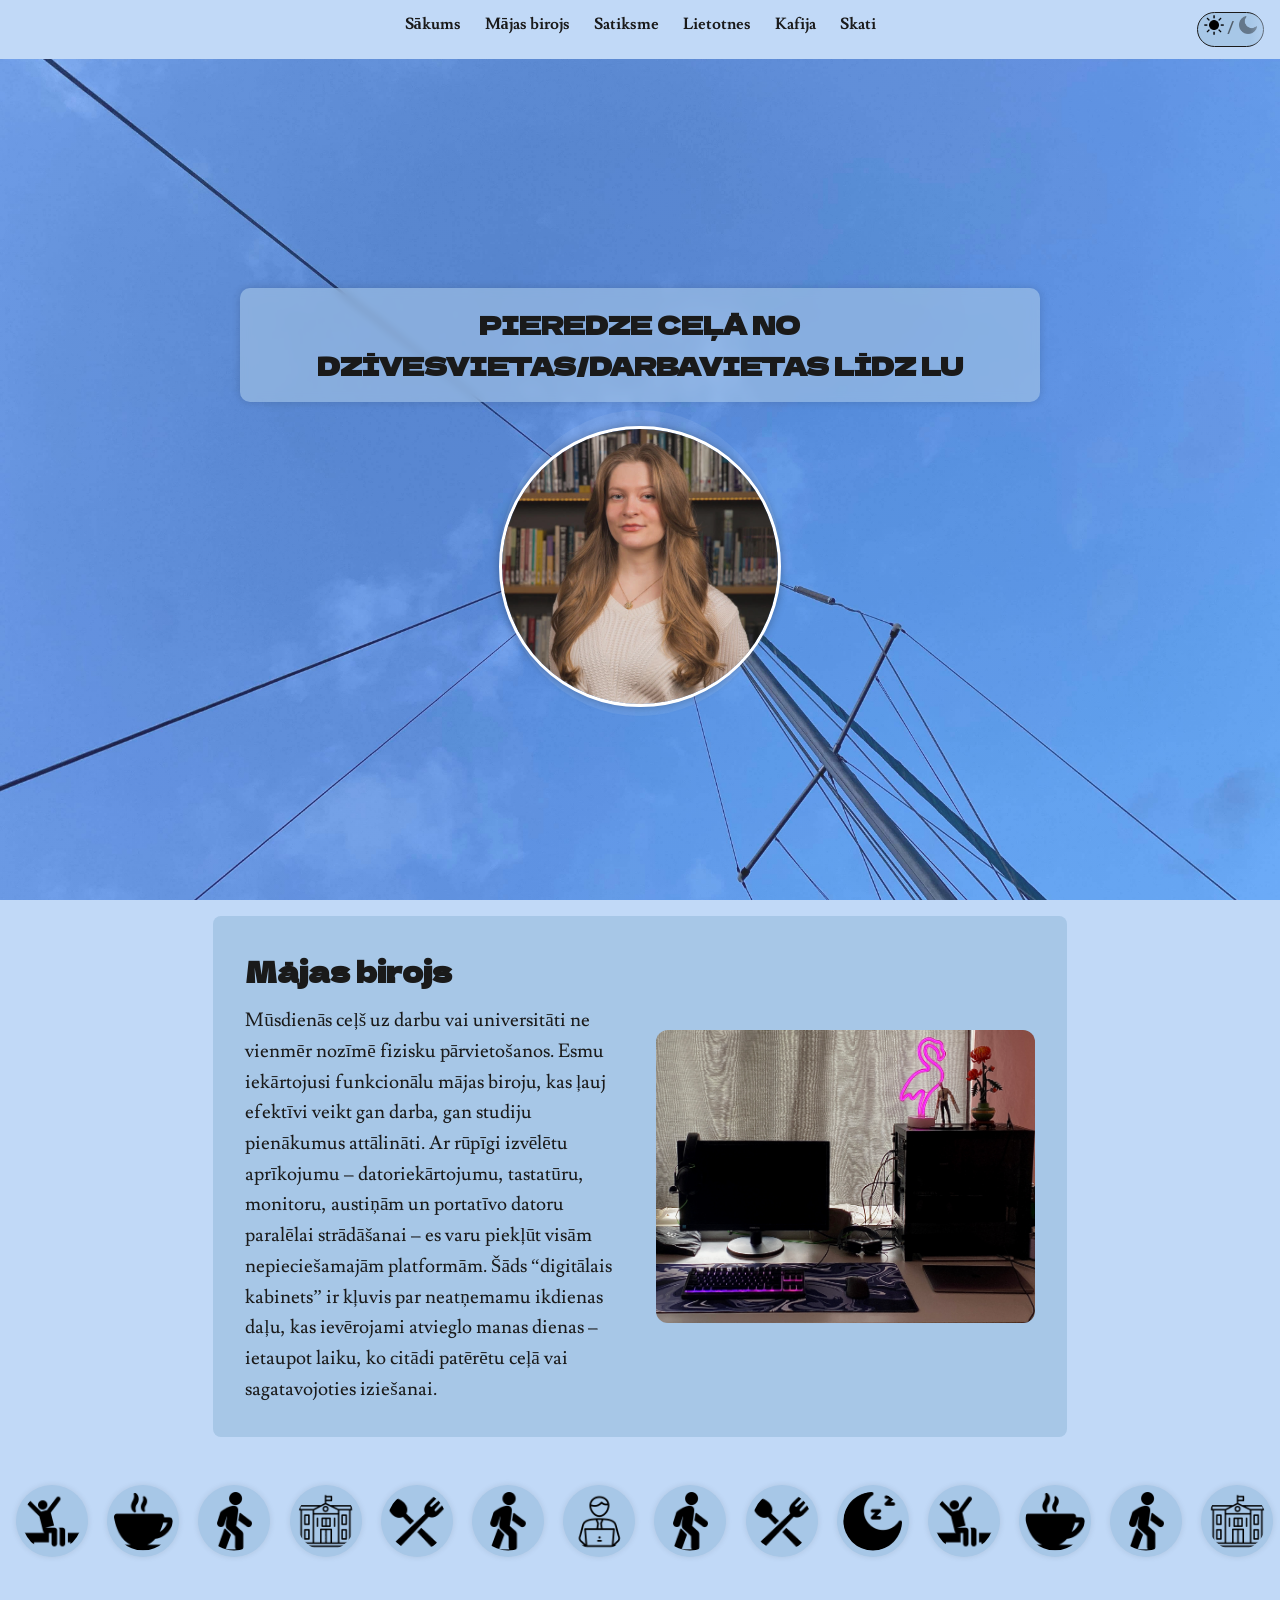
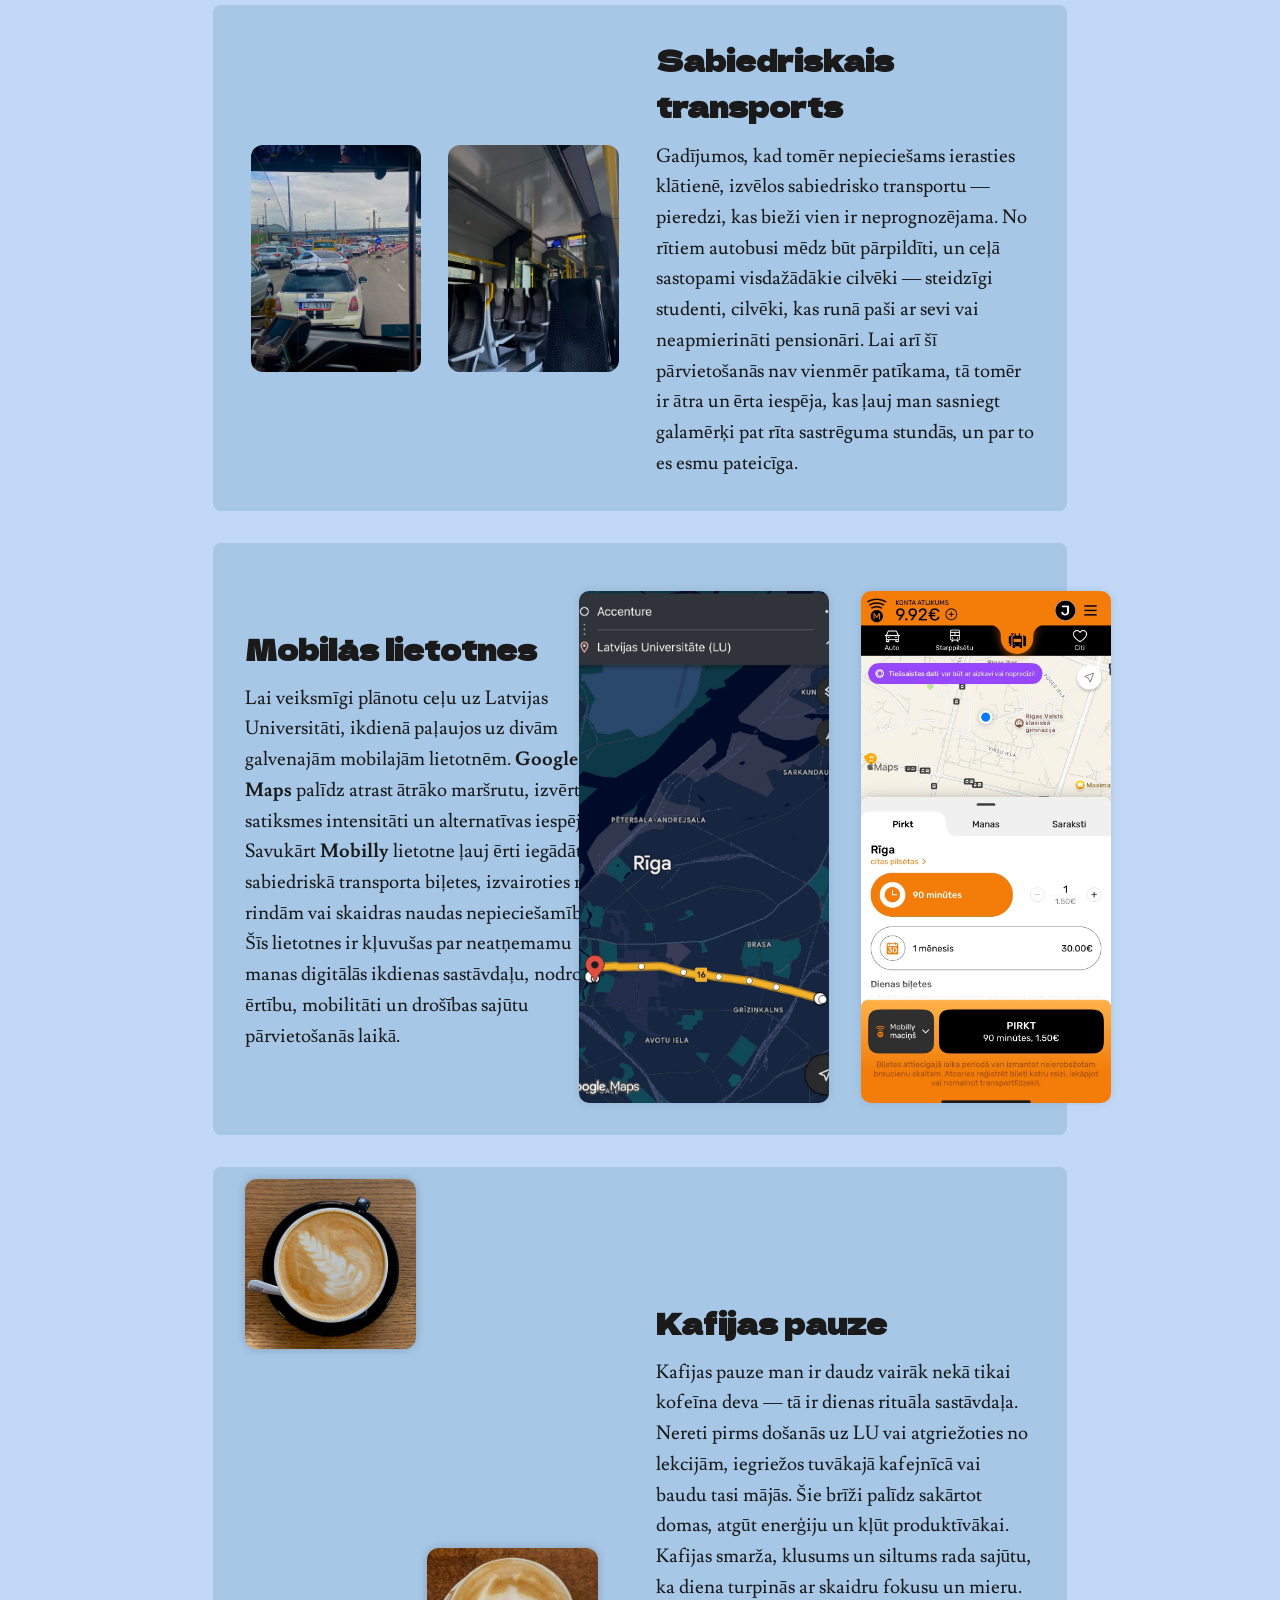
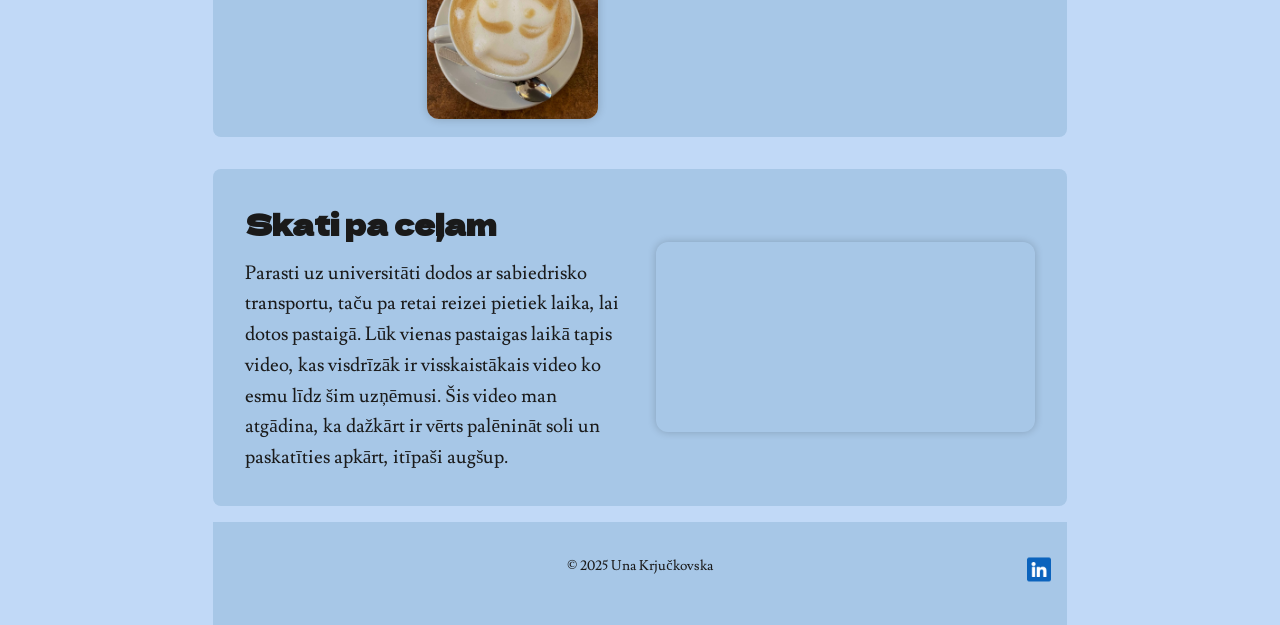
==== commit 1b27f40b: "Spelling mistake" ====
--- a/index.html
+++ b/index.html
@@ -126,7 +126,7 @@
         <h2>Skati pa ceļam</h2>
         <p>
           Parasti uz universitāti dodos ar sabiedrisko transportu, taču pa retai reizei pietiek laika, lai dotos pastaigā. 
-          Lūk vienas pastagias laikā tapis video, kas visdrīzāk ir visskaistākais video ko esmu līdz šim uzņēmusi. 
+          Lūk vienas pastaigas laikā tapis video, kas visdrīzāk ir visskaistākais video ko esmu līdz šim uzņēmusi. 
           Šis video man atgādina, ka dažkārt ir vērts palēnināt soli un paskatīties apkārt, itīpaši augšup.
         </p>
       </div>
